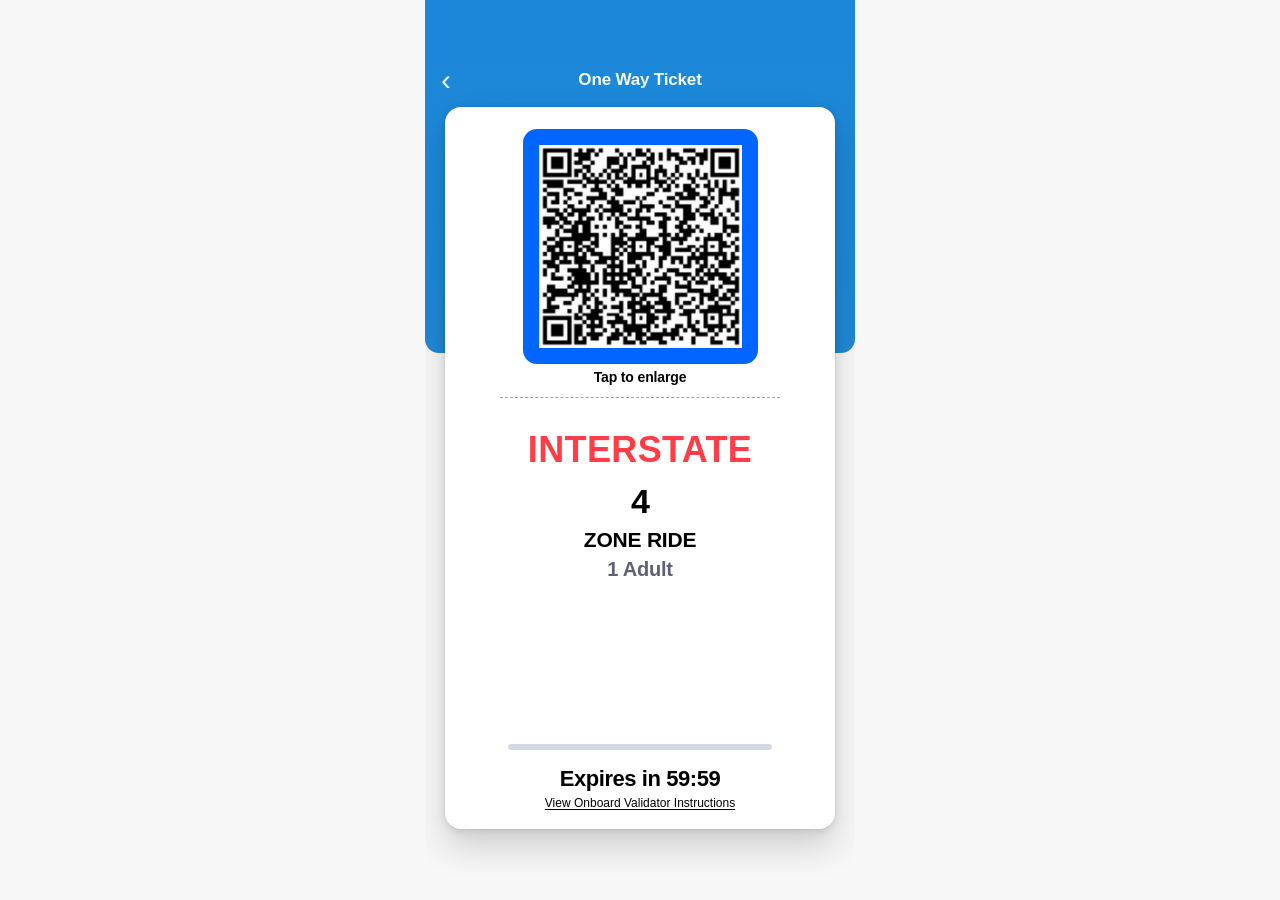
==== standalone.html @ 3dccbd19 "Add files via upload" ====
<!doctype html>
<html lang="en">
  <head>
    <meta charset="utf-8" />
    <meta
      name="viewport"
      content="width=device-width, initial-scale=1, viewport-fit=cover"
    />
    <meta name="theme-color" content="#1c87d9" />
    <meta name="apple-mobile-web-app-capable" content="yes" />
    <meta name="apple-mobile-web-app-status-bar-style" content="black-translucent" />
    <title>One Way Ticket</title>
    <style>
:root {
  --hero-blue-top: #1c87d9;
  --hero-blue-bottom: #2088d5;
  --card-bg: #ffffff;
  --qr-frame-blue: #0066ff;
  --red: #ff3d46;
  --text: #000000;
  --adult-text: #5f6075;
  --divider: #9da0a7;
  --track: #d2d9e1;
  --progress: #2388d8;
}

* {
  box-sizing: border-box;
}

html,
body {
  height: 100%;
  margin: 0;
}

body {
  background: #f7f7f7;
  color: var(--text);
  font-family: "SF Pro Display", "SF Pro Text", -apple-system, BlinkMacSystemFont,
    "Helvetica Neue", Arial, sans-serif;
  -webkit-font-smoothing: antialiased;
  text-rendering: optimizeLegibility;
}

.phone-shell {
  position: relative;
  min-height: 100svh;
  max-width: 430px;
  margin: 0 auto;
  background: #f7f7f7;
  overflow: hidden;
}

.top-hero {
  position: relative;
  background: linear-gradient(180deg, var(--hero-blue-top) 0%, var(--hero-blue-bottom) 100%);
  padding-top: max(54px, calc(env(safe-area-inset-top) + 10px));
  padding-bottom: 255px;
  border-bottom-left-radius: 14px;
  border-bottom-right-radius: 14px;
}

.nav-row {
  padding: 0 16px;
  display: grid;
  grid-template-columns: 30px 1fr 30px;
  align-items: center;
  position: relative;
  top: 4px;
}

.back-btn {
  appearance: none;
  background: transparent;
  border: 0;
  color: #eef7ff;
  font-size: 30px;
  line-height: 1;
  padding: 0;
  height: 44px;
  text-align: left;
}

.nav-row h1 {
  margin: 0;
  color: #f7fbff;
  text-align: center;
  font-size: 17px;
  line-height: 1.15;
  font-weight: 650;
  letter-spacing: -0.01em;
}

.ticket-wrap {
  position: relative;
  margin-top: -246px;
  padding-bottom: calc(18px + env(safe-area-inset-bottom));
}

.ticket-card {
  width: calc(100% - 40px);
  margin: 0 auto;
  min-height: clamp(680px, calc(100svh - 178px), 745px);
  background: var(--card-bg);
  border-radius: 16px;
  box-shadow:
    0 0 0 1px rgba(0, 0, 0, 0.04),
    0 2px 8px rgba(0, 0, 0, 0.10),
    0 18px 34px rgba(0, 0, 0, 0.16);
  padding: 22px 16px 18px;
  display: flex;
  flex-direction: column;
}

.qr-frame {
  width: clamp(218px, 54.5vw, 235px);
  height: clamp(218px, 54.5vw, 235px);
  margin: 0 auto;
  border-radius: 14px;
  background: var(--qr-frame-blue);
  display: flex;
  align-items: center;
  justify-content: center;
  padding: clamp(15px, 3.7vw, 16px);
}

.qr-frame img {
  width: 100%;
  height: 100%;
  object-fit: cover;
  background: #fff;
  border-radius: 0;
}

.tap-row {
  display: flex;
  align-items: center;
  gap: 0;
  margin-top: 6px;
  flex-direction: column;
}

.tap-text {
  color: #000000;
  font-size: 14px;
  line-height: 1;
  font-weight: 650;
  letter-spacing: -0.01em;
  margin-bottom: 13px;
}

.divider {
  width: 78%;
  height: 0;
  border: none;
  border-top: 1.5px dashed var(--divider);
}

.divider:first-child {
  display: none;
}

h2 {
  margin: 34px 0 0;
  text-align: center;
  color: var(--red);
  font-size: clamp(31px, 8.1vw, 36px);
  line-height: 0.98;
  font-weight: 760;
  letter-spacing: 0.01em;
}

.zone-number {
  margin: 18px 0 0;
  text-align: center;
  color: #000000;
  font-size: 34px;
  line-height: 0.95;
  font-weight: 700;
  letter-spacing: -0.03em;
}

.zone-label {
  margin: 11px 0 0;
  text-align: center;
  color: #000000;
  font-size: 21px;
  line-height: 1.05;
  font-weight: 680;
  letter-spacing: -0.01em;
}

.adult-count {
  margin: 8px 0 0;
  text-align: center;
  color: var(--adult-text);
  font-size: 20px;
  line-height: 1;
  font-weight: 650;
  letter-spacing: -0.01em;
}

.ticket-footer {
  margin-top: auto;
}

.pulse-bar {
  height: 10px;
  margin: 0 24px 17px;
  display: flex;
  align-items: center;
  justify-content: center;
  transition: opacity 0.15s linear;
}

.pulse-bar img {
  width: 100%;
  height: 100%;
  object-fit: fill;
  border-radius: 1px;
}

.pulse-bar.is-hidden {
  opacity: 0;
}

.progress-track {
  width: 74%;
  margin: 0 auto;
  height: 6px;
  border-radius: 999px;
  background: var(--track);
  overflow: hidden;
}

.progress-fill {
  height: 100%;
  width: 0;
  border-radius: inherit;
  background: var(--progress);
  transition: width 0.25s linear;
}

.expires {
  margin: 18px 0 0;
  text-align: center;
  font-size: 22px;
  line-height: 1;
  font-weight: 760;
  letter-spacing: -0.02em;
}

.validator-link {
  display: block;
  margin: 7px 0 0;
  text-align: center;
  color: #000000;
  font-size: 12px;
  line-height: 1.15;
  font-weight: 400;
  text-decoration: underline;
  text-decoration-thickness: 1px;
  text-underline-offset: 2px;
}

@media (max-width: 410px) {
  .nav-row h1 {
    font-size: 17px;
  }

  .ticket-card {
    width: calc(100% - 40px);
    min-height: clamp(680px, calc(100svh - 178px), 745px);
    border-radius: 14px;
    padding: 20px 16px 17px;
  }

  .qr-frame {
    width: clamp(218px, 54.5vw, 235px);
    height: clamp(218px, 54.5vw, 235px);
    border-radius: 14px;
    padding: 15px;
  }

  h2 {
    margin-top: 34px;
    font-size: 32px;
  }

  .zone-number {
    font-size: 34px;
  }

  .zone-label {
    font-size: 21px;
  }

  .adult-count {
    font-size: 20px;
  }

  .pulse-bar {
    height: 10px;
    margin: 0 24px 17px;
  }

  .progress-track {
    width: 74%;
    height: 6px;
  }

  .expires {
    margin-top: 18px;
    font-size: 22px;
  }

  .validator-link {
    margin-top: 7px;
    font-size: 12px;
  }
}

    </style>
  </head>
  <body>
    <div class="phone-shell">
      <header class="top-hero">
        <div class="nav-row">
          <button class="back-btn" type="button" aria-label="Back">‹</button>
          <h1>One Way Ticket</h1>
          <span class="nav-spacer" aria-hidden="true"></span>
        </div>
      </header>

      <main class="ticket-wrap">
        <section class="ticket-card" aria-label="Ticket Card">
          <div class="qr-frame">
            <img
              src="[data-uri]"
              alt="Ticket QR code"
            />
          </div>

          <div class="tap-row">
            <span class="divider" aria-hidden="true"></span>
            <span class="tap-text">Tap to enlarge</span>
            <span class="divider" aria-hidden="true"></span>
          </div>

          <h2>INTERSTATE</h2>
          <p class="zone-number" id="zoneNumber">4</p>
          <p class="zone-label">ZONE RIDE</p>
          <p class="adult-count">1 Adult</p>

          <div class="ticket-footer">
            <div class="pulse-bar" id="pulseBar" aria-hidden="true">
              <img
                src="[data-uri]"
                alt=""
              />
            </div>

            <div class="progress-track" aria-hidden="true">
              <div class="progress-fill" id="progressFill"></div>
            </div>

            <p class="expires">
              Expires in <span id="countdown">60:00</span>
            </p>

            <a class="validator-link" href="settings.html">
              View Onboard Validator Instructions
            </a>
          </div>
        </section>
      </main>
    </div>
    <script>
const DEFAULT_QR_FRAME_COLOR = "#0066ff";
const savedColor = localStorage.getItem("qrFrameColor");
const legacyDefaultColors = new Set(["#ff5c5c", "#ff0000", "#3385fe"]);
if (savedColor && !legacyDefaultColors.has(savedColor.trim().toLowerCase())) {
  document.querySelector(".qr-frame").style.backgroundColor = savedColor;
}

const zoneNumberEl = document.getElementById("zoneNumber");
const savedZone = localStorage.getItem("zoneNumber");
if (zoneNumberEl && savedZone && /^\d+$/.test(savedZone.trim())) {
  zoneNumberEl.textContent = String(parseInt(savedZone, 10));
}

const TOTAL_SECONDS = 60 * 60;
const DEFAULT_INITIAL_REMAINING_SECONDS = TOTAL_SECONDS;

const countdownEl = document.getElementById("countdown");
const progressFillEl = document.getElementById("progressFill");
const pulseBarEl = document.getElementById("pulseBar");

function parseInitialRemainingSeconds() {
  const urlValue = new URLSearchParams(window.location.search).get("remaining");
  const input = urlValue;
  if (!input) {
    return DEFAULT_INITIAL_REMAINING_SECONDS;
  }

  if (/^\d+$/.test(input)) {
    return Math.min(Math.max(parseInt(input, 10), 0), TOTAL_SECONDS);
  }

  const match = input.match(/^(\d{1,2}):([0-5]\d)$/);
  if (!match) {
    return DEFAULT_INITIAL_REMAINING_SECONDS;
  }

  const minutes = parseInt(match[1], 10);
  const seconds = parseInt(match[2], 10);
  return Math.min(Math.max(minutes * 60 + seconds, 0), TOTAL_SECONDS);
}

const initialRemainingSeconds = parseInitialRemainingSeconds();
const startTimestamp = Date.now();
let lastRenderedSeconds = -1;

function formatClock(totalSeconds) {
  const minutes = Math.floor(totalSeconds / 60);
  const seconds = totalSeconds % 60;
  return `${String(minutes).padStart(2, "0")}:${String(seconds).padStart(2, "0")}`;
}

function updateTicketTimer() {
  const elapsed = Math.floor((Date.now() - startTimestamp) / 1000);
  const remaining = Math.max(initialRemainingSeconds - elapsed, 0);

  if (remaining !== lastRenderedSeconds) {
    lastRenderedSeconds = remaining;
    countdownEl.textContent = formatClock(remaining);
    progressFillEl.style.width = `${((TOTAL_SECONDS - remaining) / TOTAL_SECONDS) * 100}%`;
  }

  if (remaining === 0) {
    clearInterval(timerInterval);
    clearInterval(pulseInterval);
  }
}

function togglePulseBar() {
  pulseBarEl.classList.toggle("is-hidden");
}

updateTicketTimer();

const timerInterval = setInterval(updateTicketTimer, 250);
const pulseInterval = setInterval(togglePulseBar, 800);

    </script>
  </body>
</html>
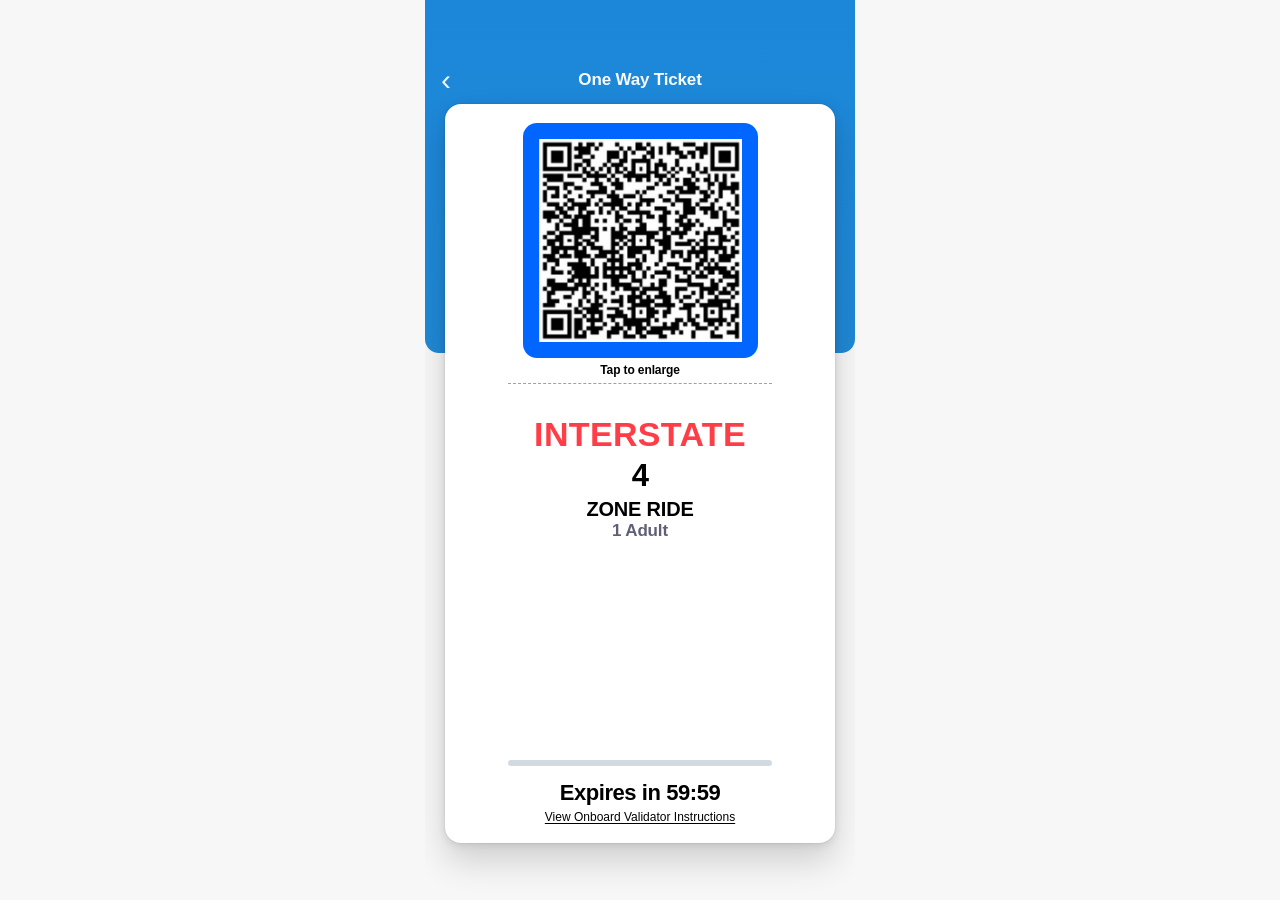
==== commit 974b468d: "Add files via upload" ====
--- a/standalone.html
+++ b/standalone.html
@@ -94,28 +94,28 @@
 
 .ticket-wrap {
   position: relative;
-  margin-top: -246px;
+  margin-top: -249px;
   padding-bottom: calc(18px + env(safe-area-inset-bottom));
 }
 
 .ticket-card {
   width: calc(100% - 40px);
   margin: 0 auto;
-  min-height: clamp(680px, calc(100svh - 178px), 745px);
+  min-height: clamp(697px, calc(100svh - 161px), 760px);
   background: var(--card-bg);
   border-radius: 16px;
   box-shadow:
     0 0 0 1px rgba(0, 0, 0, 0.04),
     0 2px 8px rgba(0, 0, 0, 0.10),
     0 18px 34px rgba(0, 0, 0, 0.16);
-  padding: 22px 16px 18px;
+  padding: 19px 16px 18px;
   display: flex;
   flex-direction: column;
 }
 
 .qr-frame {
-  width: clamp(218px, 54.5vw, 235px);
-  height: clamp(218px, 54.5vw, 235px);
+  width: clamp(220px, 54.7vw, 235px);
+  height: clamp(220px, 54.7vw, 235px);
   margin: 0 auto;
   border-radius: 14px;
   background: var(--qr-frame-blue);
@@ -143,18 +143,18 @@
 
 .tap-text {
   color: #000000;
-  font-size: 14px;
+  font-size: 12px;
   line-height: 1;
   font-weight: 650;
   letter-spacing: -0.01em;
-  margin-bottom: 13px;
+  margin-bottom: 7px;
 }
 
 .divider {
-  width: 78%;
+  width: 74%;
   height: 0;
   border: none;
-  border-top: 1.5px dashed var(--divider);
+  border-top: 1.35px dashed var(--divider);
 }
 
 .divider:first-child {
@@ -165,37 +165,37 @@
   margin: 34px 0 0;
   text-align: center;
   color: var(--red);
-  font-size: clamp(31px, 8.1vw, 36px);
+  font-size: clamp(30px, 7.55vw, 34px);
   line-height: 0.98;
   font-weight: 760;
   letter-spacing: 0.01em;
 }
 
 .zone-number {
-  margin: 18px 0 0;
+  margin: 10px 0 0;
   text-align: center;
   color: #000000;
-  font-size: 34px;
+  font-size: 31px;
   line-height: 0.95;
   font-weight: 700;
   letter-spacing: -0.03em;
 }
 
 .zone-label {
-  margin: 11px 0 0;
+  margin: 8px 0 0;
   text-align: center;
   color: #000000;
-  font-size: 21px;
+  font-size: 20px;
   line-height: 1.05;
   font-weight: 680;
   letter-spacing: -0.01em;
 }
 
 .adult-count {
-  margin: 8px 0 0;
+  margin: 2px 0 0;
   text-align: center;
   color: var(--adult-text);
-  font-size: 20px;
+  font-size: 17px;
   line-height: 1;
   font-weight: 650;
   letter-spacing: -0.01em;
@@ -207,7 +207,10 @@
 
 .pulse-bar {
   height: 10px;
-  margin: 0 24px 17px;
+  width: 100vw;
+  margin: 0 0 17px;
+  transform: translateX(-36px);
+  overflow: hidden;
   display: flex;
   align-items: center;
   justify-content: center;
@@ -243,7 +246,7 @@
 }
 
 .expires {
-  margin: 18px 0 0;
+  margin: 16px 0 0;
   text-align: center;
   font-size: 22px;
   line-height: 1;
@@ -271,38 +274,41 @@
 
   .ticket-card {
     width: calc(100% - 40px);
-    min-height: clamp(680px, calc(100svh - 178px), 745px);
+    min-height: clamp(697px, calc(100svh - 161px), 760px);
     border-radius: 14px;
-    padding: 20px 16px 17px;
+    padding: 19px 16px 17px;
   }
 
   .qr-frame {
-    width: clamp(218px, 54.5vw, 235px);
-    height: clamp(218px, 54.5vw, 235px);
+    width: clamp(220px, 54.7vw, 235px);
+    height: clamp(220px, 54.7vw, 235px);
     border-radius: 14px;
     padding: 15px;
   }
 
   h2 {
     margin-top: 34px;
-    font-size: 32px;
+    font-size: 30px;
   }
 
   .zone-number {
-    font-size: 34px;
+    font-size: 31px;
   }
 
   .zone-label {
-    font-size: 21px;
+    font-size: 20px;
   }
 
   .adult-count {
-    font-size: 20px;
+    font-size: 17px;
   }
 
   .pulse-bar {
     height: 10px;
-    margin: 0 24px 17px;
+    width: 100vw;
+  margin: 0 0 17px;
+  transform: translateX(-36px);
+  overflow: hidden;
   }
 
   .progress-track {
@@ -311,7 +317,7 @@
   }
 
   .expires {
-    margin-top: 18px;
+    margin-top: 16px;
     font-size: 22px;
   }
 
@@ -321,7 +327,7 @@
   }
 }
 
-    </style>
+</style>
   </head>
   <body>
     <div class="phone-shell">
